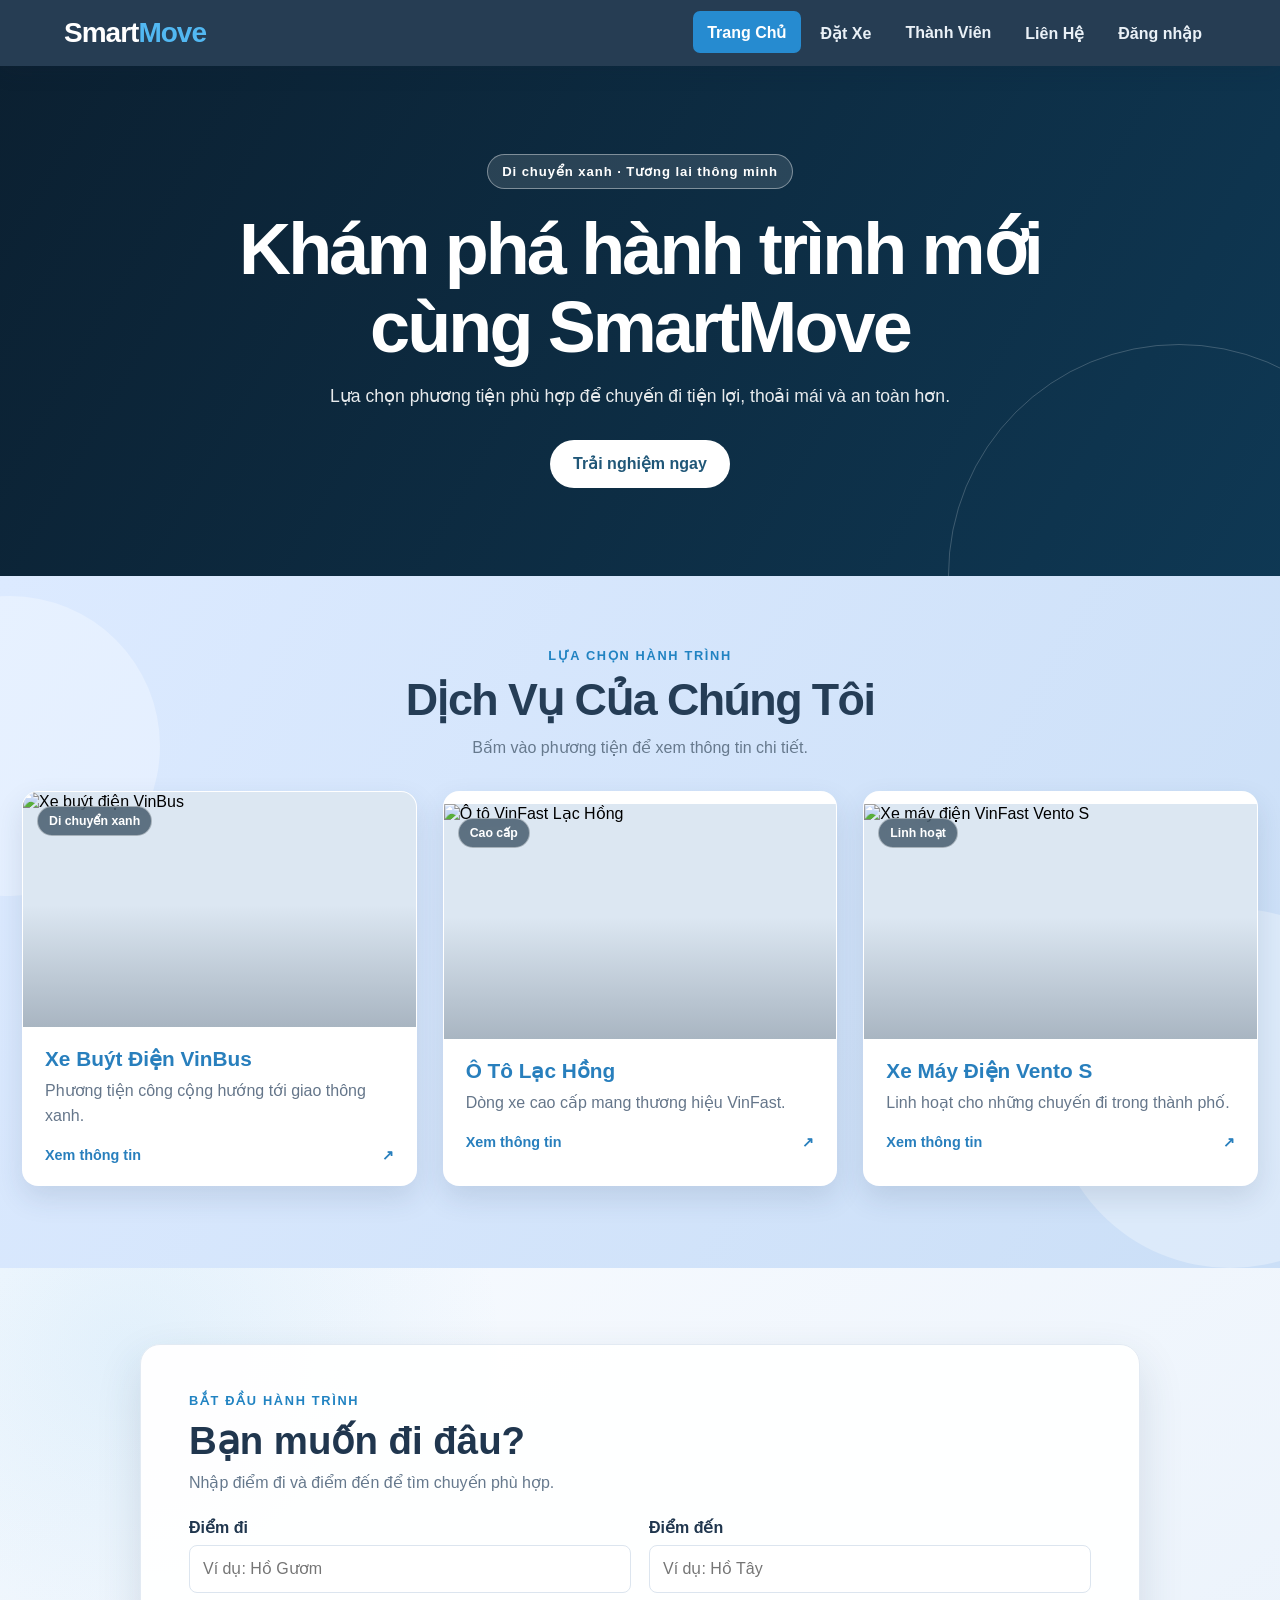
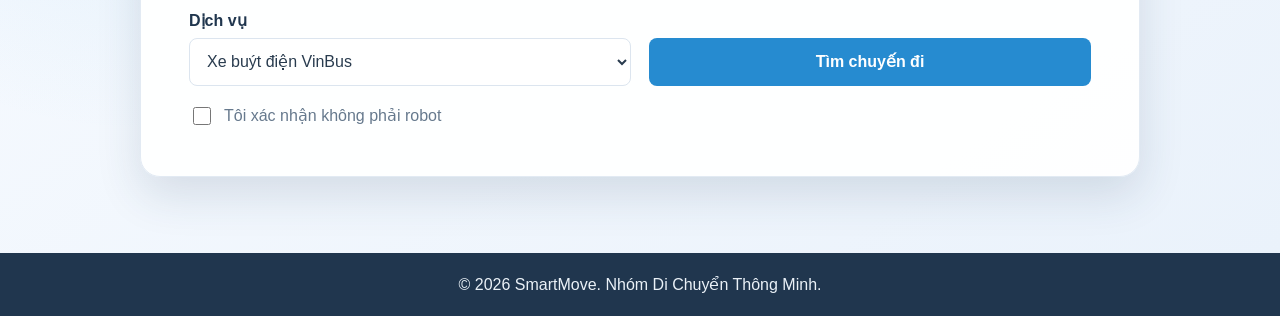
==== index.html @ ae060737 "Add files via upload  khoi tao lai file goc" ====
<!DOCTYPE html>
<html lang="vi">
<head>
    <meta charset="UTF-8">
    <meta name="viewport" content="width=device-width, initial-scale=1">
    <meta name="description" content="SmartMove - giải pháp di chuyển xanh, thông minh và tiện lợi.">
    <title>Trang Chủ - SmartMove</title>
    <link rel="stylesheet" href="cuoiky.css">
    <script src="cuoiky.js" defer></script>
</head>
<body>
    <header class="site-header">
        <a class="logo" href="cuoiky.html">Smart<span>Move</span></a>

        <nav aria-label="Điều hướng chính">
            <ul class="menu">
                <li><a href="cuoiky.html" class="active" aria-current="page">Trang Chủ</a></li>
                <li><a href="cuoiky3.html">Đặt Xe</a></li>
                <li><a href="cuoiky1.html">Thành Viên</a></li>
                <li><a href="cuoiky2.html">Liên Hệ</a></li>
                <li><button id="openLoginModal" class="login-nav-button" type="button">Đăng nhập</button></li>
            </ul>
        </nav>
    </header>

    <main>
                <section class="hero">
            <video class="hero-video" autoplay muted loop playsinline aria-hidden="true">
                <source src="videos/smart-traffic.mp4" type="video/mp4">
            </video>
        
            <div class="hero-content">
                <span class="hero-tag">Di chuyển xanh · Tương lai thông minh</span>
                <h1>Khám phá hành trình mới cùng SmartMove</h1>
                <p>Lựa chọn phương tiện phù hợp để chuyến đi tiện lợi, thoải mái và an toàn hơn.</p>
                <a class="btn hero-button" href="#booking">Trải nghiệm ngay</a>
            </div>
        </section>

        <section class="services" aria-labelledby="servicesHeading">
            <div class="section-inner">
                <p class="eyebrow">Lựa chọn hành trình</p>
                <h2 id="servicesHeading" class="section-title">Dịch Vụ Của Chúng Tôi</h2>
                <p class="section-intro">Bấm vào phương tiện để xem thông tin chi tiết.</p>

                <div class="grid-container">
                    <button class="card" type="button" data-vehicle="vinbus">
                        <span class="card-image-wrap">
                            <img src="images/vinbus.jpg" alt="Xe buýt điện VinBus" loading="lazy">
                            <span class="card-badge">Di chuyển xanh</span>
                        </span>
                        <span class="card-body">
                            <span class="card-title">Xe Buýt Điện VinBus</span>
                            <span class="card-description">Phương tiện công cộng hướng tới giao thông xanh.</span>
                            <span class="card-more">Xem thông tin <span aria-hidden="true">↗</span></span>
                        </span>
                    </button>

                    <button class="card" type="button" data-vehicle="lachong">
                        <span class="card-image-wrap">
                            <img src="images/lac-hong.jpg" alt="Ô tô VinFast Lạc Hồng" loading="lazy">
                            <span class="card-badge">Cao cấp</span>
                        </span>
                        <span class="card-body">
                            <span class="card-title">Ô Tô Lạc Hồng</span>
                            <span class="card-description">Dòng xe cao cấp mang thương hiệu VinFast.</span>
                            <span class="card-more">Xem thông tin <span aria-hidden="true">↗</span></span>
                        </span>
                    </button>

                    <button class="card" type="button" data-vehicle="ventos">
                        <span class="card-image-wrap">
                            <img src="images/vento-s.jpg" alt="Xe máy điện VinFast Vento S" loading="lazy">
                            <span class="card-badge">Linh hoạt</span>
                        </span>
                        <span class="card-body">
                            <span class="card-title">Xe Máy Điện Vento S</span>
                            <span class="card-description">Linh hoạt cho những chuyến đi trong thành phố.</span>
                            <span class="card-more">Xem thông tin <span aria-hidden="true">↗</span></span>
                        </span>
                    </button>
                </div>
            </div>
        </section>

        <section id="booking" class="booking-section" aria-labelledby="bookingHeading">
            <div class="booking-panel">
                <p class="eyebrow">Bắt đầu hành trình</p>
                <h2 id="bookingHeading">Bạn muốn đi đâu?</h2>
                <p class="booking-intro">Nhập điểm đi và điểm đến để tìm chuyến phù hợp.</p>

                <form id="bookingForm" class="booking-form">
                    <div class="field">
                        <label for="pickup">Điểm đi</label>
                        <input id="pickup" name="pickup" type="text" placeholder="Ví dụ: Hồ Gươm" required>
                    </div>

                    <div class="field">
                        <label for="dropoff">Điểm đến</label>
                        <input id="dropoff" name="dropoff" type="text" placeholder="Ví dụ: Hồ Tây" required>
                    </div>

                    <div class="field">
                        <label for="service">Dịch vụ</label>
                        <select id="service" name="service" required>
                            <option value="Xe buýt điện VinBus">Xe buýt điện VinBus</option>
                            <option value="Ô tô VinFast Lạc Hồng">Ô tô VinFast Lạc Hồng</option>
                            <option value="Xe máy điện VinFast Vento S">Xe máy điện VinFast Vento S</option>
                        </select>
                    </div>

                    <button class="btn btn-primary" type="submit">Tìm chuyến đi</button>

                    <label class="verify-box" for="notRobot">
                        <input id="notRobot" type="checkbox" required>
                        <span>Tôi xác nhận không phải robot</span>
                    </label>
                </form>
            </div>
        </section>

        <div id="serviceModal" class="modal" role="dialog" aria-modal="true"
             aria-labelledby="modalTitle" aria-hidden="true">
            <div class="modal-content service-modal-content">
                <button class="close-btn" type="button" aria-label="Đóng">&times;</button>
                <img id="modalImg" src="" alt="">
                <div class="modal-copy">
                    <p class="eyebrow">Thông tin phương tiện</p>
                    <h2 id="modalTitle"></h2>
                    <p id="modalShortDesc" class="short-desc"></p>
                    <p id="modalLongDesc" class="long-desc"></p>
                    <a class="modal-booking-link" href="#booking">Trải nghiệm ngay</a>
                </div>
            </div>
        </div>

        <div id="loginModal" class="modal" role="dialog" aria-modal="true"
             aria-labelledby="loginTitle" aria-hidden="true">
            <div class="modal-content login-content">
                <button id="closeLoginModal" class="close-btn" type="button" aria-label="Đóng">&times;</button>
                <p class="eyebrow">Chào mừng trở lại</p>
                <h2 id="loginTitle">Đăng nhập tài khoản</h2>

                <form id="loginForm">
                    <div class="form-group">
                        <label for="loginEmail">Email</label>
                        <input id="loginEmail" name="email" type="email"
                               autocomplete="email" placeholder="Nhập email" required>
                    </div>

                    <div class="form-group">
                        <label for="loginPassword">Mật khẩu</label>
                        <input id="loginPassword" name="password" type="password"
                               autocomplete="current-password" placeholder="Nhập mật khẩu" required>
                    </div>

                    <button class="btn-submit" type="submit">Đăng nhập</button>
                    <p class="login-note">Giao diện minh họa, chưa kết nối xác thực tài khoản.</p>
                </form>
            </div>
        </div>
    </main>

    <footer class="site-footer">
        <p>&copy; 2026 SmartMove. Nhóm Di Chuyển Thông Minh.</p>
    </footer>
</body>
</html>
---- cuoiky.css ----
:root {
    --navy: #20364e;
    --blue: #268bd0;
    --blue-dark: #176da9;
    --text: #293b4e;
    --muted: #66798d;
    --border: #dce5ef;
    --shadow: 0 18px 45px rgba(35, 61, 91, 0.14);
}

* {
    box-sizing: border-box;
}

html {
    scroll-behavior: smooth;
}

body {
    min-height: 100vh;
    margin: 0;
    display: flex;
    flex-direction: column;
    color: var(--text);
    background: #f6f9fd;
    font-family: "Segoe UI", Arial, sans-serif;
}

main {
    flex: 1;
}

button,
input,
select {
    font: inherit;
}

/* Thanh điều hướng */
.site-header {
    position: relative;
    z-index: 5;
    display: flex;
    align-items: center;
    justify-content: space-between;
    gap: 24px;
    padding: 12px clamp(18px, 5vw, 76px);
    background: #263d53;
    box-shadow: 0 5px 20px rgba(18, 36, 54, 0.15);
}

.logo {
    color: #fff;
    font-size: 28px;
    font-weight: 800;
    letter-spacing: -1px;
    text-decoration: none;
}

.logo span {
    color: #52b8f2;
}

.menu {
    display: flex;
    flex-wrap: wrap;
    align-items: center;
    gap: 6px;
    margin: 0;
    padding: 0;
    list-style: none;
}

.menu a,
.login-nav-button {
    display: inline-flex;
    min-height: 42px;
    align-items: center;
    justify-content: center;
    padding: 9px 14px;
    border: 0;
    border-radius: 7px;
    color: #eaf1f7;
    background: transparent;
    font-weight: 650;
    text-decoration: none;
    cursor: pointer;
    transition: color 180ms ease, background 180ms ease, transform 180ms ease;
}

.menu a:hover,
.menu a.active,
.login-nav-button:hover {
    color: #fff;
    background: var(--blue);
    transform: translateY(-1px);
}

/* Hero dùng video nền */
.hero {
    position: relative;
    isolation: isolate;
    display: grid;
    min-height: 510px;
    place-items: center;
    overflow: hidden;
    padding: 70px 24px;
    color: #fff;
    text-align: center;
    background: #102b40;
}

.hero-video {
    position: absolute;
    z-index: -2;
    inset: 0;
    width: 100%;
    height: 100%;
    object-fit: cover;
}

.hero::before {
    position: absolute;
    z-index: -1;
    inset: 0;
    background: linear-gradient(
        120deg,
        rgba(10, 29, 45, 0.78),
        rgba(13, 70, 105, 0.48)
    );
    content: "";
}

.hero::after {
    position: absolute;
    z-index: 0;
    right: -130px;
    bottom: -230px;
    width: 460px;
    height: 460px;
    border: 1px solid rgba(255, 255, 255, 0.2);
    border-radius: 50%;
    content: "";
    animation: floatRing 10s ease-in-out infinite alternate;
}

.hero-content {
    position: relative;
    z-index: 1;
    max-width: 850px;
    animation: appearUp 700ms ease both;
}

.hero-tag {
    display: inline-block;
    padding: 9px 14px;
    border: 1px solid rgba(255, 255, 255, 0.4);
    border-radius: 999px;
    color: #fff;
    background: rgba(255, 255, 255, 0.12);
    font-size: 0.82rem;
    font-weight: 700;
    letter-spacing: 0.07em;
    backdrop-filter: blur(7px);
}

.hero h1 {
    margin: 22px 0 15px;
    font-size: clamp(2.3rem, 6vw, 4.5rem);
    line-height: 1.08;
    letter-spacing: -0.04em;
}

.hero p {
    max-width: 650px;
    margin: 0 auto 28px;
    color: rgba(255, 255, 255, 0.9);
    font-size: 1.1rem;
    line-height: 1.7;
}

/* Nút */
.btn,
.btn-submit,
.modal-booking-link {
    display: inline-flex;
    min-height: 48px;
    align-items: center;
    justify-content: center;
    padding: 12px 23px;
    border: 0;
    border-radius: 8px;
    color: #fff;
    background: var(--blue);
    font-weight: 750;
    text-decoration: none;
    cursor: pointer;
    transition: transform 180ms ease, background 180ms ease, box-shadow 180ms ease;
}

.btn:hover,
.btn-submit:hover,
.modal-booking-link:hover {
    transform: translateY(-2px);
    background: var(--blue-dark);
    box-shadow: 0 9px 22px rgba(39, 150, 220, 0.25);
}

.hero-button {
    border-radius: 999px;
    color: #205778;
    background: #fff;
}

.hero-button:hover {
    color: #17476a;
    background: #e9f6ff;
}

/* Dịch vụ */
.services {
    position: relative;
    isolation: isolate;
    overflow: hidden;
    padding: 72px 22px 82px;
    background: linear-gradient(120deg, #dceaff, #cbdff7, #e9f3ff, #d4e6fa);
    background-size: 300% 300%;
    animation: gradientMove 18s ease-in-out infinite;
}

.services::before,
.services::after {
    position: absolute;
    z-index: -1;
    width: 300px;
    height: 300px;
    border-radius: 50%;
    background: rgba(255, 255, 255, 0.3);
    content: "";
    animation: floatBlob 11s ease-in-out infinite alternate;
}

.services::before {
    top: 20px;
    left: -140px;
}

.services::after {
    right: -130px;
    bottom: 0;
    width: 360px;
    height: 360px;
    animation-delay: -5s;
}

.section-inner {
    max-width: 1240px;
    margin: 0 auto;
    text-align: center;
}

.eyebrow {
    margin: 0 0 10px;
    color: #2183c2;
    font-size: 0.8rem;
    font-weight: 800;
    letter-spacing: 0.13em;
    text-transform: uppercase;
}

.section-title {
    margin: 0;
    color: #253d56;
    font-size: clamp(2rem, 4vw, 2.8rem);
    font-weight: 800;
    letter-spacing: -0.035em;
}

.section-intro {
    margin: 12px 0 34px;
    color: var(--muted);
}

.grid-container {
    display: grid;
    grid-template-columns: repeat(3, minmax(0, 1fr));
    gap: 26px;
    text-align: left;
}

.card {
    display: block;
    width: 100%;
    overflow: hidden;
    padding: 0;
    border: 1px solid rgba(255, 255, 255, 0.85);
    border-radius: 16px;
    background: #fff;
    box-shadow: 0 12px 28px rgba(35, 61, 91, 0.13);
    text-align: left;
    cursor: pointer;
    transition: transform 280ms ease, box-shadow 280ms ease;
}

.card:hover,
.card:focus-visible {
    transform: translateY(-9px);
    box-shadow: 0 22px 42px rgba(35, 61, 91, 0.23);
}

.card:focus-visible {
    outline: 3px solid var(--blue);
    outline-offset: 4px;
}

.card-image-wrap {
    position: relative;
    display: block;
    height: 235px;
    overflow: hidden;
    background: #dce7f2;
}

.card-image-wrap::after {
    position: absolute;
    inset: 48% 0 0;
    background: linear-gradient(transparent, rgba(15, 32, 49, 0.25));
    content: "";
    pointer-events: none;
}

.card-image-wrap img {
    display: block;
    width: 100%;
    height: 100%;
    object-fit: cover;
    transition: transform 600ms cubic-bezier(0.2, 0.75, 0.25, 1);
}

.card:hover .card-image-wrap img,
.card:focus-visible .card-image-wrap img {
    transform: scale(1.075);
}

.card-badge {
    position: absolute;
    z-index: 1;
    top: 14px;
    left: 14px;
    padding: 7px 11px;
    border: 1px solid rgba(255, 255, 255, 0.45);
    border-radius: 999px;
    color: #fff;
    background: rgba(28, 52, 72, 0.66);
    font-size: 0.77rem;
    font-weight: 700;
    backdrop-filter: blur(8px);
}

.card-body {
    display: block;
    padding: 20px 22px 22px;
}

.card-title {
    display: block;
    color: #287fbd;
    font-size: 1.3rem;
    font-weight: 800;
}

.card-description {
    display: block;
    margin-top: 8px;
    color: #65768a;
    line-height: 1.55;
}

.card-more {
    display: flex;
    justify-content: space-between;
    margin-top: 18px;
    color: #287fbd;
    font-size: 0.9rem;
    font-weight: 750;
}

/* Đặt xe */
.booking-section {
    padding: 76px 22px;
    background:
        radial-gradient(circle at 10% 15%, rgba(73, 167, 226, 0.12), transparent 30%),
        linear-gradient(145deg, #f8fbff, #eaf2fb);
}

.booking-panel {
    max-width: 1000px;
    margin: 0 auto;
    padding: clamp(24px, 5vw, 48px);
    border: 1px solid #e2eaf3;
    border-radius: 20px;
    background: rgba(255, 255, 255, 0.96);
    box-shadow: var(--shadow);
}

.booking-panel h2 {
    margin: 0;
    color: var(--navy);
    font-size: clamp(1.8rem, 4vw, 2.4rem);
}

.booking-intro {
    margin: 10px 0 26px;
    color: var(--muted);
}

.booking-form {
    display: grid;
    grid-template-columns: repeat(2, minmax(0, 1fr));
    gap: 18px;
}

.field,
.form-group {
    display: flex;
    flex-direction: column;
    gap: 8px;
}

.field label,
.form-group label {
    color: var(--navy);
    font-weight: 700;
}

.field input,
.field select,
.form-group input {
    width: 100%;
    min-height: 48px;
    padding: 11px 13px;
    border: 1px solid var(--border);
    border-radius: 8px;
    color: var(--text);
    background: #fff;
}

.field input:focus,
.field select:focus,
.form-group input:focus {
    outline: 3px solid rgba(39, 150, 220, 0.17);
    border-color: var(--blue);
}

.btn-primary {
    align-self: end;
    width: 100%;
}

.verify-box {
    display: flex;
    grid-column: 1 / -1;
    align-items: center;
    gap: 10px;
    color: var(--muted);
    cursor: pointer;
}

.verify-box input {
    width: 18px;
    height: 18px;
    accent-color: var(--blue);
}

/* Popup */
.modal {
    position: fixed;
    z-index: 1000;
    inset: 0;
    display: none;
    align-items: center;
    justify-content: center;
    overflow-y: auto;
    padding: 22px;
    background: rgba(13, 29, 45, 0.72);
    backdrop-filter: blur(6px);
}

.modal-content {
    position: relative;
    width: min(620px, 100%);
    max-height: 90vh;
    overflow-y: auto;
    border-radius: 18px;
    background: #fff;
    box-shadow: 0 25px 75px rgba(0, 0, 0, 0.3);
    animation: modalEnter 220ms ease both;
}

.service-modal-content > img {
    display: block;
    width: 100%;
    height: 280px;
    object-fit: cover;
    background: #e5edf5;
}

.modal-copy {
    padding: 24px 28px 30px;
}

.modal-copy h2,
.login-content h2 {
    margin: 0 38px 12px 0;
    color: var(--navy);
    font-size: 1.65rem;
}

.short-desc {
    color: #287fbd;
    font-weight: 700;
    line-height: 1.55;
}

.long-desc {
    color: var(--muted);
    line-height: 1.8;
    white-space: pre-line;
}

.modal-booking-link {
    margin-top: 8px;
}

.close-btn {
    position: absolute;
    z-index: 2;
    top: 12px;
    right: 12px;
    display: grid;
    width: 42px;
    height: 42px;
    place-items: center;
    border: 0;
    border-radius: 50%;
    color: #263d53;
    background: rgba(255, 255, 255, 0.96);
    font-size: 1.7rem;
    cursor: pointer;
    box-shadow: 0 3px 12px rgba(0, 0, 0, 0.15);
}

.close-btn:hover {
    background: #e8f4fd;
}

.login-content {
    width: min(460px, 100%);
    padding: 32px;
}

.login-content .form-group {
    margin: 18px 0;
}

.btn-submit {
    width: 100%;
}

.login-note {
    margin: 15px 0 0;
    color: var(--muted);
    font-size: 0.88rem;
    line-height: 1.5;
    text-align: center;
}

/* Chân trang */
.site-footer {
    margin-top: auto;
    padding: 22px;
    color: #eaf1f7;
    background: #20364e;
    text-align: center;
}

.site-footer p {
    margin: 0;
}

/* Chuyển động */
@keyframes gradientMove {
    0%, 100% { background-position: 0% 50%; }
    50% { background-position: 100% 50%; }
}

@keyframes floatBlob {
    from { transform: translate(0, 0) scale(1); }
    to { transform: translate(28px, -20px) scale(1.08); }
}

@keyframes floatRing {
    from { transform: translateY(0); }
    to { transform: translateY(25px); }
}

@keyframes appearUp {
    from { opacity: 0; transform: translateY(18px); }
    to { opacity: 1; transform: translateY(0); }
}

@keyframes modalEnter {
    from { opacity: 0; transform: translateY(12px) scale(0.98); }
    to { opacity: 1; transform: translateY(0) scale(1); }
}

/* Máy tính bảng */
@media (max-width: 850px) {
    .grid-container {
        grid-template-columns: repeat(2, minmax(0, 1fr));
    }

    .grid-container .card:last-child {
        grid-column: 1 / -1;
        width: min(100%, 520px);
        justify-self: center;
    }
}

/* Điện thoại */
@media (max-width: 650px) {
    .site-header {
        flex-direction: column;
        gap: 10px;
        padding: 14px 12px;
    }

    .menu {
        justify-content: center;
        gap: 3px;
    }

    .menu a,
    .login-nav-button {
        min-height: 38px;
        padding: 8px 9px;
        font-size: 0.88rem;
    }

    .hero {
        min-height: 440px;
    }

    .grid-container,
    .booking-form {
        grid-template-columns: 1fr;
    }

    .grid-container .card:last-child {
        grid-column: auto;
        width: 100%;
    }

    .card-image-wrap {
        height: 220px;
    }

    .verify-box {
        grid-column: auto;
    }

    .service-modal-content > img {
        height: 210px;
    }

    .modal-copy,
    .login-content {
        padding: 24px 20px;
    }
}

/* Tôn trọng cài đặt giảm chuyển động của người dùng */
@media (prefers-reduced-motion: reduce) {
    *,
    *::before,
    *::after {
        scroll-behavior: auto !important;
        animation-duration: 0.01ms !important;
        animation-iteration-count: 1 !important;
        transition-duration: 0.01ms !important;
    }

    .hero-video {
        display: none;
    }

    .hero {
        background: #173b56;
    }
}
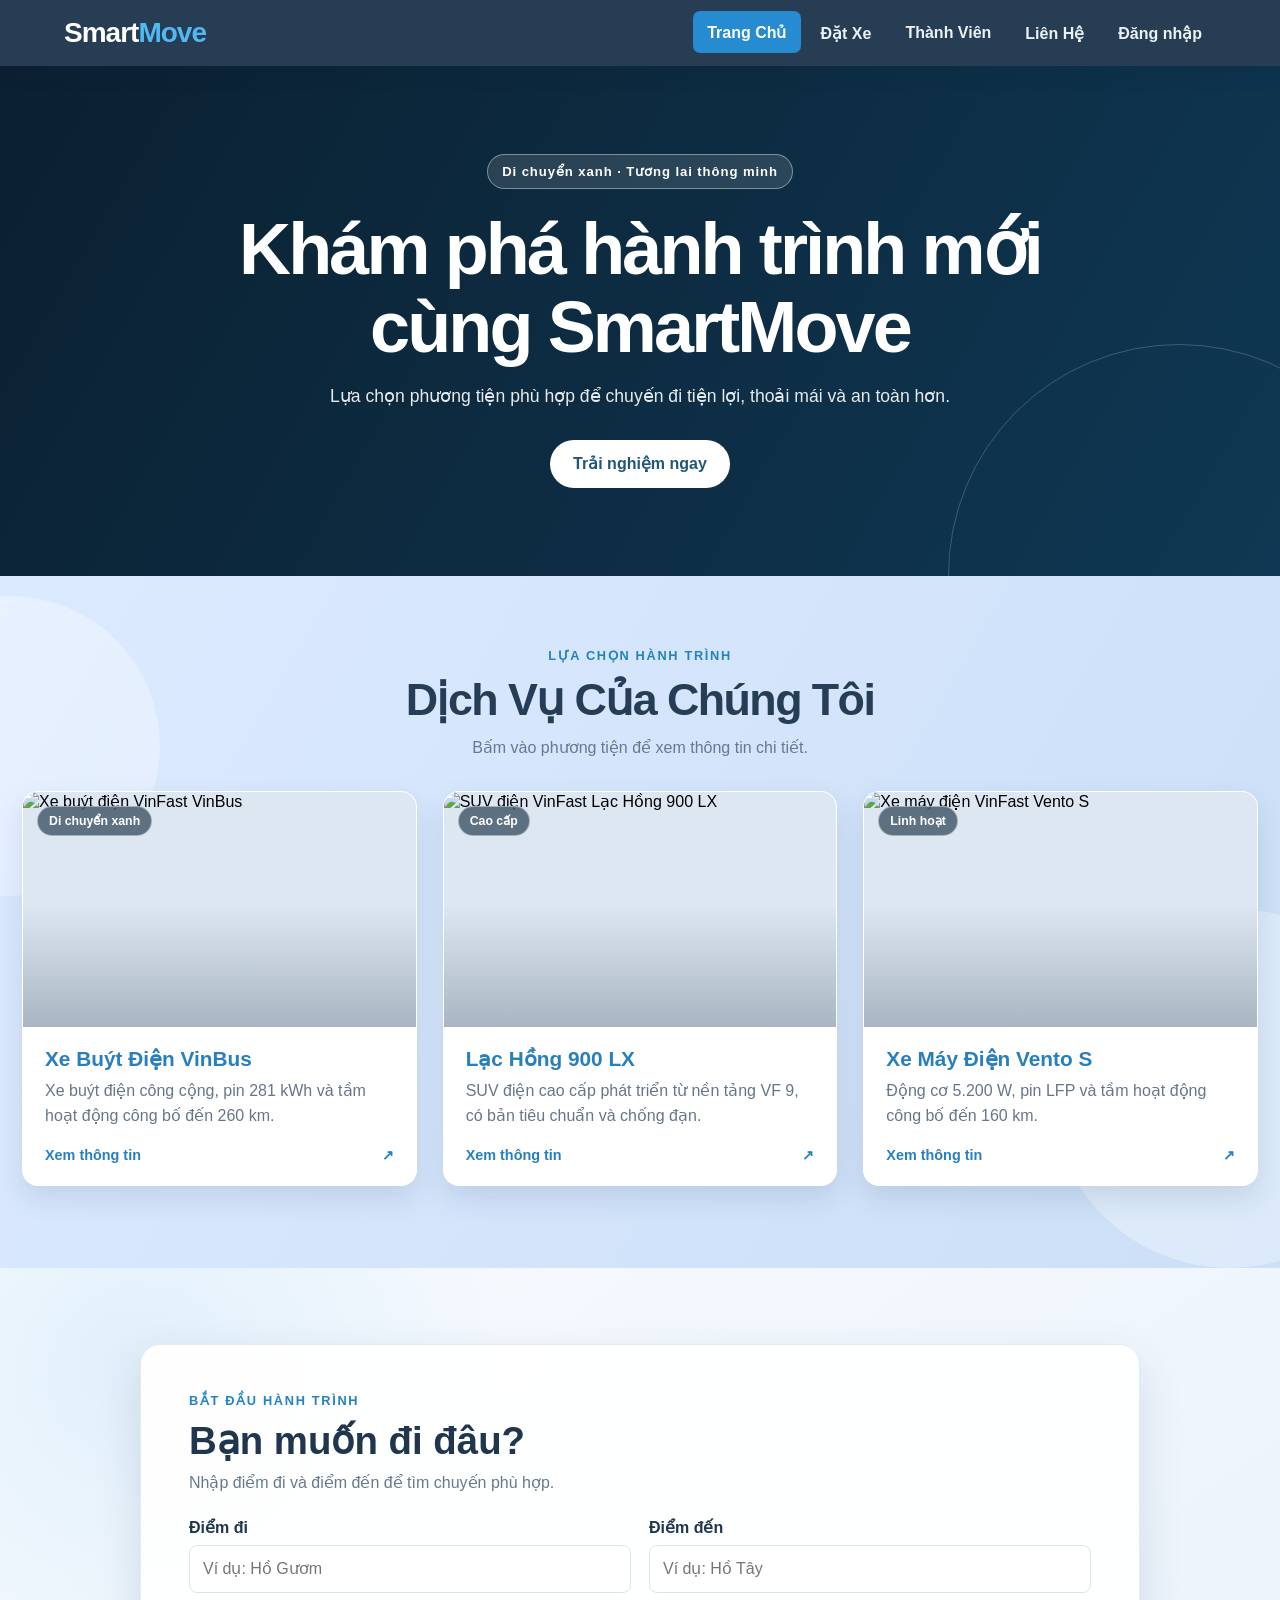
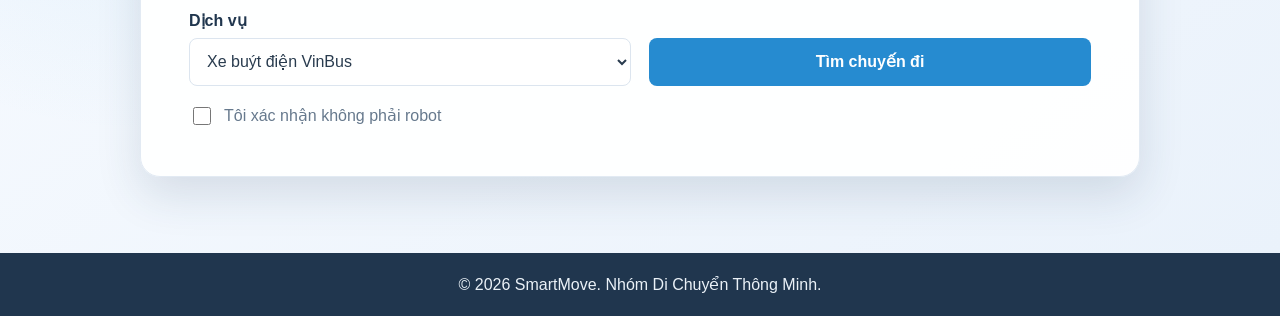
==== commit 454f4a3f: "UPDATE_NEW" ====
--- a/index.html
+++ b/index.html
@@ -10,11 +10,11 @@
 </head>
 <body>
     <header class="site-header">
-        <a class="logo" href="cuoiky.html">Smart<span>Move</span></a>
+        <a class="logo" href="index.html">Smart<span>Move</span></a>
 
         <nav aria-label="Điều hướng chính">
             <ul class="menu">
-                <li><a href="cuoiky.html" class="active" aria-current="page">Trang Chủ</a></li>
+                <li><a href="index.html" class="active" aria-current="page">Trang Chủ</a></li>
                 <li><a href="cuoiky3.html">Đặt Xe</a></li>
                 <li><a href="cuoiky1.html">Thành Viên</a></li>
                 <li><a href="cuoiky2.html">Liên Hệ</a></li>
@@ -46,36 +46,39 @@
                 <div class="grid-container">
                     <button class="card" type="button" data-vehicle="vinbus">
                         <span class="card-image-wrap">
-                            <img src="images/vinbus.jpg" alt="Xe buýt điện VinBus" loading="lazy">
+                            <img src="https://static-cms-prod.vinfastauto.com/xe-buyt-dien-vinfast-1_1641283467.jpg"
+                                 alt="Xe buýt điện VinFast VinBus" loading="lazy">
                             <span class="card-badge">Di chuyển xanh</span>
                         </span>
                         <span class="card-body">
                             <span class="card-title">Xe Buýt Điện VinBus</span>
-                            <span class="card-description">Phương tiện công cộng hướng tới giao thông xanh.</span>
+                            <span class="card-description">Xe buýt điện công cộng, pin 281 kWh và tầm hoạt động công bố đến 260 km.</span>
                             <span class="card-more">Xem thông tin <span aria-hidden="true">↗</span></span>
                         </span>
                     </button>
 
                     <button class="card" type="button" data-vehicle="lachong">
                         <span class="card-image-wrap">
-                            <img src="images/lac-hong.jpg" alt="Ô tô VinFast Lạc Hồng" loading="lazy">
+                            <img src="https://static-cms-prod.vinfastauto.com/lac-hong-900-lx-3.jpeg"
+                                 alt="SUV điện VinFast Lạc Hồng 900 LX" loading="lazy">
                             <span class="card-badge">Cao cấp</span>
                         </span>
                         <span class="card-body">
-                            <span class="card-title">Ô Tô Lạc Hồng</span>
-                            <span class="card-description">Dòng xe cao cấp mang thương hiệu VinFast.</span>
+                            <span class="card-title">Lạc Hồng 900 LX</span>
+                            <span class="card-description">SUV điện cao cấp phát triển từ nền tảng VF 9, có bản tiêu chuẩn và chống đạn.</span>
                             <span class="card-more">Xem thông tin <span aria-hidden="true">↗</span></span>
                         </span>
                     </button>
 
                     <button class="card" type="button" data-vehicle="ventos">
                         <span class="card-image-wrap">
-                            <img src="images/vento-s.jpg" alt="Xe máy điện VinFast Vento S" loading="lazy">
+                            <img src="https://shop.vinfastauto.com/on/demandware.static/-/Sites-app_vinfast_vn-Library/default/dwecbf0312/images/PDP-XMD/ventos/img-banner-info-sp.webp"
+                                 alt="Xe máy điện VinFast Vento S" loading="lazy">
                             <span class="card-badge">Linh hoạt</span>
                         </span>
                         <span class="card-body">
                             <span class="card-title">Xe Máy Điện Vento S</span>
-                            <span class="card-description">Linh hoạt cho những chuyến đi trong thành phố.</span>
+                            <span class="card-description">Động cơ 5.200 W, pin LFP và tầm hoạt động công bố đến 160 km.</span>
                             <span class="card-more">Xem thông tin <span aria-hidden="true">↗</span></span>
                         </span>
                     </button>
@@ -103,9 +106,9 @@
                     <div class="field">
                         <label for="service">Dịch vụ</label>
                         <select id="service" name="service" required>
-                            <option value="Xe buýt điện VinBus">Xe buýt điện VinBus</option>
-                            <option value="Ô tô VinFast Lạc Hồng">Ô tô VinFast Lạc Hồng</option>
-                            <option value="Xe máy điện VinFast Vento S">Xe máy điện VinFast Vento S</option>
+                            <option value="bus">Xe buýt điện VinBus</option>
+                            <option value="car">SUV điện Lạc Hồng 900 LX</option>
+                            <option value="bike">Xe máy điện VinFast Vento S</option>
                         </select>
                     </div>
 
@@ -123,7 +126,17 @@
              aria-labelledby="modalTitle" aria-hidden="true">
             <div class="modal-content service-modal-content">
                 <button class="close-btn" type="button" aria-label="Đóng">&times;</button>
-                <img id="modalImg" src="" alt="">
+                <div id="vehiclePhotoSpin" class="vehicle-viewer" tabindex="0"
+                     role="group" aria-label="Ảnh các góc của phương tiện">
+                    <img id="modalImg" src="" alt="" draggable="false">
+                    <span id="photoFrameCount" class="photo-frame-count" aria-live="polite"></span>
+                    <a id="photoCredit" class="photo-credit" href="#" target="_blank" rel="noopener noreferrer"></a>
+                    <div class="viewer-controls" aria-label="Điều khiển góc nhìn">
+                        <button type="button" data-viewer-step="-1" title="Ảnh trước" aria-label="Ảnh trước">←</button>
+                        <button type="button" data-viewer-reset title="Về góc đầu tiên" aria-label="Về góc đầu tiên">↺</button>
+                        <button type="button" data-viewer-step="1" title="Ảnh tiếp theo" aria-label="Ảnh tiếp theo">→</button>
+                    </div>
+                </div>
                 <div class="modal-copy">
                     <p class="eyebrow">Thông tin phương tiện</p>
                     <h2 id="modalTitle"></h2>
--- a/cuoiky.css
+++ b/cuoiky.css
@@ -497,12 +497,81 @@
     animation: modalEnter 220ms ease both;
 }
 
-.service-modal-content > img {
+.vehicle-viewer {
+    position: relative;
+    width: 100%;
+    height: clamp(240px, 42vh, 340px);
+    overflow: hidden;
+    background: #e8f0f4;
+}
+
+.vehicle-viewer > img {
     display: block;
     width: 100%;
-    height: 280px;
-    object-fit: cover;
-    background: #e5edf5;
+    height: 100%;
+    object-fit: contain;
+    user-select: none;
+    -webkit-user-drag: none;
+    cursor: grab;
+}
+
+.vehicle-viewer.is-dragging > img {
+    cursor: grabbing;
+}
+
+.photo-frame-count,
+.photo-credit {
+    position: absolute;
+    z-index: 1;
+    padding: 7px 10px;
+    border: 1px solid rgba(32, 54, 78, 0.12);
+    border-radius: 5px;
+    color: var(--navy);
+    background: rgba(255, 255, 255, 0.94);
+    font-size: 0.8rem;
+    text-decoration: none;
+}
+
+.photo-frame-count {
+    bottom: 14px;
+    left: 14px;
+}
+
+.photo-credit {
+    top: 14px;
+    left: 14px;
+}
+
+.photo-credit:hover {
+    color: var(--blue-dark);
+}
+
+.viewer-controls {
+    position: absolute;
+    right: 14px;
+    bottom: 14px;
+    display: flex;
+    gap: 8px;
+}
+
+.viewer-controls button {
+    display: grid;
+    width: 40px;
+    height: 40px;
+    place-items: center;
+    border: 1px solid rgba(32, 54, 78, 0.16);
+    border-radius: 50%;
+    color: var(--navy);
+    background: rgba(255, 255, 255, 0.94);
+    font-size: 1.35rem;
+    line-height: 1;
+    cursor: pointer;
+    box-shadow: 0 3px 12px rgba(18, 36, 54, 0.14);
+}
+
+.viewer-controls button:hover {
+    color: #fff;
+    background: var(--blue);
 }
 
 .modal-copy {
@@ -669,8 +738,8 @@
         grid-column: auto;
     }
 
-    .service-modal-content > img {
-        height: 210px;
+    .vehicle-viewer {
+        height: min(52vh, 280px);
     }
 
     .modal-copy,
@@ -690,11 +759,195 @@
         transition-duration: 0.01ms !important;
     }
 
-    .hero-video {
-        display: none;
-    }
-
     .hero {
         background: #173b56;
     }
+}
+
+/* Shared inner pages */
+.page-content {
+    width: 100%;
+    padding: clamp(30px, 6vw, 72px) 20px;
+    background: linear-gradient(145deg, #f8fbff, #eaf2fb);
+}
+
+.bg-gray {
+    background: linear-gradient(145deg, #eef4f9, #e1ebf2);
+}
+
+.booking-container,
+.form-wrapper,
+.team-section {
+    width: min(100%, 900px);
+    margin: 0 auto;
+    padding: clamp(24px, 5vw, 44px);
+    border: 1px solid #e2eaf3;
+    border-radius: 12px;
+    background: #fff;
+    box-shadow: var(--shadow);
+}
+
+.booking-container > h1,
+.form-wrapper > h1,
+.team-section > h1 {
+    margin: 0 0 28px;
+    color: var(--navy);
+    font-size: clamp(1.8rem, 4vw, 2.5rem);
+    text-align: center;
+}
+
+.route-form {
+    display: grid;
+    grid-template-columns: repeat(2, minmax(0, 1fr));
+    gap: 18px;
+}
+
+.route-form .btn-submit {
+    align-self: end;
+}
+
+.route-status {
+    grid-column: 1 / -1;
+    min-height: 1.4em;
+    margin: 0;
+    color: var(--muted);
+    font-size: 0.92rem;
+}
+
+.route-status[data-state="success"] {
+    color: #167044;
+}
+
+.route-status[data-state="error"] {
+    color: #b42318;
+}
+
+.form-group input,
+.form-group select,
+.input-group input,
+.input-group textarea {
+    width: 100%;
+    min-height: 48px;
+    padding: 11px 13px;
+    border: 1px solid var(--border);
+    border-radius: 7px;
+    color: var(--text);
+    background: #fff;
+}
+
+.field-value {
+    display: flex;
+    min-height: 48px;
+    align-items: center;
+    padding: 11px 13px;
+    border: 1px solid var(--border);
+    border-radius: 7px;
+    color: var(--text);
+    background: #f6f9fd;
+}
+
+.form-group input:focus,
+.form-group select:focus,
+.input-group input:focus,
+.input-group textarea:focus {
+    outline: 3px solid rgba(39, 150, 220, 0.17);
+    border-color: var(--blue);
+}
+
+.input-group textarea {
+    min-height: 130px;
+    resize: vertical;
+    font: inherit;
+}
+
+.input-group {
+    display: flex;
+    flex-direction: column;
+    gap: 8px;
+    margin-bottom: 18px;
+}
+
+.input-group label {
+    color: var(--navy);
+    font-weight: 700;
+}
+
+.error-msg {
+    min-height: 1.2em;
+    color: #b42318;
+    font-size: 0.9rem;
+}
+
+.booking-result {
+    display: none;
+    margin-top: 24px;
+    padding: 18px;
+    border-left: 4px solid var(--blue);
+    border-radius: 4px;
+    color: var(--navy);
+    background: #edf7fd;
+    line-height: 1.7;
+    white-space: pre-line;
+}
+
+.price-note {
+    margin: 18px 0 0;
+    color: var(--muted);
+    font-size: 0.92rem;
+}
+
+.team-section {
+    width: min(100%, 1050px);
+}
+
+.team-grid {
+    display: grid;
+    grid-template-columns: repeat(2, minmax(0, 1fr));
+    gap: 22px;
+}
+
+.team-card {
+    padding: 24px;
+    border: 1px solid var(--border);
+    border-radius: 8px;
+    background: #f9fbfd;
+    text-align: center;
+}
+
+.team-card img {
+    width: 112px;
+    height: 112px;
+    border-radius: 50%;
+    object-fit: cover;
+    background: #e4edf4;
+}
+
+.team-card h2 {
+    margin: 14px 0;
+    color: var(--navy);
+}
+
+.team-card p {
+    margin: 8px 0;
+    color: var(--muted);
+}
+
+.site-header,
+.site-footer {
+    flex-shrink: 0;
+}
+
+.site-footer {
+    margin-top: auto;
+}
+
+[hidden] {
+    display: none !important;
+}
+
+@media (max-width: 650px) {
+    .route-form,
+    .team-grid {
+        grid-template-columns: 1fr;
+    }
 }
